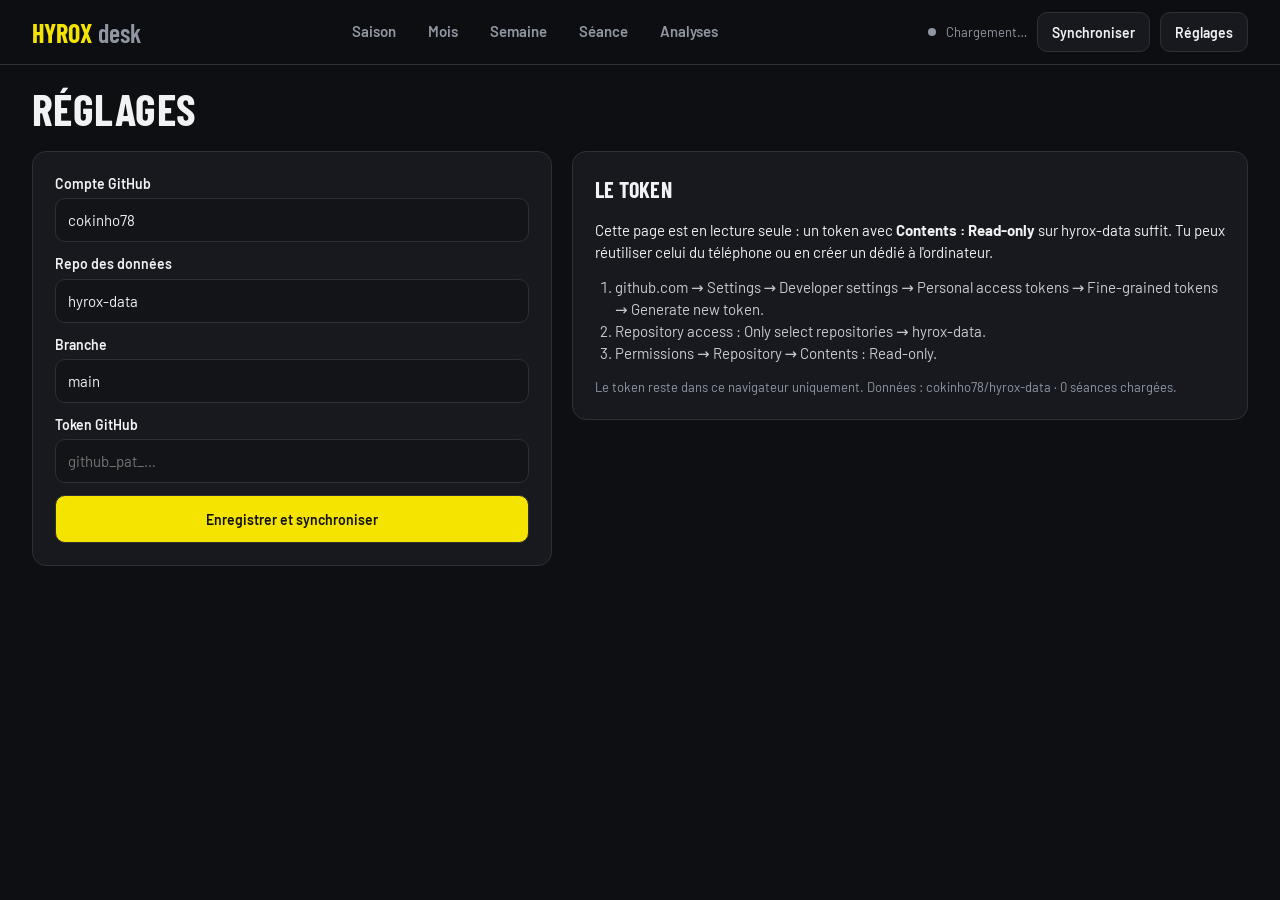
==== desktop.html @ 2b7d1011 "Vue ordinateur desktop.html (lecture seule) : saison, mois, semaine, séance, analyses Même store.js " ====
<!doctype html>
<html lang="fr">
<head>
  <meta charset="utf-8">
  <meta name="viewport" content="width=device-width, initial-scale=1">
  <title>Hyrox Desk</title>
  <meta name="description" content="Vue ordinateur : saison, mois, semaine, séance et analyses.">
  <meta name="theme-color" content="#0e0f12">
  <link rel="icon" href="icons/icon-192.png">
  <link rel="preconnect" href="https://fonts.googleapis.com">
  <link rel="preconnect" href="https://fonts.gstatic.com" crossorigin>
  <link href="https://fonts.googleapis.com/css2?family=Barlow+Condensed:wght@500;600;700&family=Barlow:wght@400;500;600;700&display=swap" rel="stylesheet">
  <link rel="stylesheet" href="desktop.css">
  <script type="module" src="js/desktop.js"></script>
</head>
<body>
  <header class="dtop">
    <a href="#/saison" class="dlogo">HYROX<span>desk</span></a>
    <nav id="dnav" class="dnav" aria-label="Niveaux"></nav>
    <div class="dsync">
      <span id="dsync-dot" class="dot" aria-hidden="true"></span>
      <span id="dsync-txt">Chargement…</span>
      <button id="drefresh" class="dbtn ghost" type="button">Synchroniser</button>
      <a href="#/reglages" class="dbtn ghost">Réglages</a>
    </div>
  </header>
  <main id="dview" class="dmain"></main>
</body>
</html>
---- desktop.css ----
/* Vue ordinateur (desktop.html). Mêmes couleurs et polices que l'app mobile. */
:root {
  --bg: #0e0f12;
  --surface: #17191e;
  --surface2: #23262d;
  --sunken: #121418;
  --line: #2c3038;
  --text: #f1f2f4;
  --soft: #c9ccd3;
  --muted: #9097a3;
  --accent: #f5e400;
  --accent2: #4fd1c5;
  --violet: #a78bfa;
  --orange: #ff9f5a;
  --grey: #7d8592;
  --warn: #ffb547;
  --danger: #ff6b6b;
  --ok: #57d68d;
  --radius: 14px;
  color-scheme: dark;
}

* { box-sizing: border-box; }
html, body { margin: 0; background: var(--bg); color: var(--text); }
body { font: 15px/1.45 "Barlow", system-ui, -apple-system, sans-serif; min-height: 100vh; }
a { color: inherit; text-decoration: none; }
a:hover { color: var(--accent); }
h1, h2, h3, .cond {
  font-family: "Barlow Condensed", "Barlow", sans-serif;
  text-transform: uppercase; letter-spacing: 0.01em; margin: 0;
}
h1 { font-size: 44px; line-height: 1; }
h2 { font-size: 22px; }
.lbl { font-size: 12px; text-transform: uppercase; letter-spacing: 0.08em; color: var(--muted); font-weight: 600; }
.muted { color: var(--muted); }
.small { font-size: 13px; }
.xs { font-size: 12px; }

/* ---- en-tête */
.dtop {
  position: sticky; top: 0; z-index: 10;
  display: flex; flex-wrap: wrap; gap: 10px 24px; align-items: center; justify-content: space-between;
  padding: 10px 32px; background: rgba(14, 15, 18, 0.94); backdrop-filter: blur(10px);
  border-bottom: 1px solid var(--line);
}
.dlogo { font: 700 26px "Barlow Condensed", sans-serif; color: var(--accent); }
.dlogo span { color: var(--muted); font-weight: 600; margin-left: 6px; }
.dnav { display: flex; flex-wrap: wrap; gap: 4px; }
.dnav a {
  min-height: 44px; padding: 0 14px; border-radius: 10px; color: var(--muted); font-weight: 600;
  display: inline-flex; align-items: center;
}
.dnav a:hover { color: var(--text); background: var(--surface2); }
.dnav a.on { color: #111; background: var(--accent); }
.dsync { display: flex; align-items: center; gap: 10px; color: var(--muted); font-size: 13px; flex-wrap: wrap; }
.dot { width: 8px; height: 8px; border-radius: 50%; background: var(--muted); }
.dot.ok { background: var(--ok); }
.dot.err { background: var(--danger); }
.dbtn {
  min-height: 40px; padding: 0 14px; border-radius: 10px; border: 1px solid var(--line);
  background: var(--accent); color: #111; font: 600 14px "Barlow", sans-serif; cursor: pointer;
  display: inline-flex; align-items: center;
}
.dbtn.ghost { background: var(--surface); color: var(--text); }
.dbtn.ghost:hover { border-color: var(--accent); color: var(--text); }

/* ---- mise en page */
.dmain { max-width: 1440px; margin: 0 auto; padding: 22px 32px 64px; display: flex; flex-direction: column; gap: 20px; }
.crumb { font-size: 13px; color: var(--muted); }
.crumb a { color: var(--muted); text-decoration: underline; text-underline-offset: 3px; }
.titlebar { display: flex; flex-wrap: wrap; gap: 12px; align-items: center; }
.arrow {
  width: 44px; height: 44px; border-radius: 10px; background: var(--surface); border: 1px solid var(--line);
  display: inline-flex; align-items: center; justify-content: center; font-size: 20px;
}
.arrow:hover { border-color: var(--accent); }
.sub { color: var(--muted); }
.row { display: flex; flex-wrap: wrap; gap: 20px; align-items: flex-start; }
.grow2 { flex: 2 1 560px; min-width: 0; }
.grow1 { flex: 1 1 320px; min-width: 0; }
.wide { flex: 999 1 760px; min-width: 0; }
.grid-auto { display: grid; grid-template-columns: repeat(auto-fit, minmax(var(--min, 280px), 1fr)); gap: 16px; }
.scroll-x { overflow-x: auto; }
.card { background: var(--surface); border: 1px solid var(--line); border-radius: var(--radius); padding: 22px; display: flex; flex-direction: column; gap: 14px; min-width: 0; }
.card.tight { padding: 16px; gap: 6px; }
.card.hl { background: rgba(245, 228, 0, 0.06); border-color: rgba(245, 228, 0, 0.35); }
.card-h { display: flex; justify-content: space-between; align-items: baseline; gap: 10px; flex-wrap: wrap; }
.kpi { font: 700 34px/1 "Barlow Condensed", sans-serif; }
.kpi.big { font-size: 120px; line-height: 0.85; color: var(--accent); }
.pill { padding: 5px 12px; border-radius: 999px; background: var(--surface2); font-weight: 600; font-size: 14px; }
.pill.acc { background: rgba(245, 228, 0, 0.14); color: var(--accent); }
.tag { font-size: 11px; font-weight: 700; text-transform: uppercase; letter-spacing: 0.06em; padding: 3px 8px; border-radius: 6px; }
.sw { display: inline-block; width: 10px; height: 10px; border-radius: 2px; flex: none; }
.legend { display: flex; flex-wrap: wrap; gap: 8px 14px; font-size: 13px; color: var(--muted); }
.legend span { display: inline-flex; align-items: center; gap: 6px; }
.line { display: flex; justify-content: space-between; gap: 12px; padding-top: 12px; border-top: 1px solid var(--line); }
.line > div { display: flex; flex-direction: column; min-width: 0; }
.line .r { align-items: flex-end; text-align: right; }
.list-item { display: flex; justify-content: space-between; gap: 12px; padding: 10px 12px; border-radius: 10px; background: var(--surface2); font-size: 14px; }
a.list-item:hover { color: var(--text); outline: 1px solid var(--accent); }
.empty { color: var(--muted); padding: 12px 0; }

/* ---- frise de saison */
.frise { position: relative; min-width: 980px; height: 160px; }
.frise .race { position: absolute; top: 0; transform: translateX(-50%); display: flex; flex-direction: column; align-items: center; gap: 2px; white-space: nowrap; }
.frise .race b { font: 700 15px "Barlow Condensed", sans-serif; text-transform: uppercase; }
.frise .race i { font-style: normal; font-size: 12px; color: var(--muted); }
.frise .race s { display: block; width: 2px; height: 12px; background: currentColor; }
.frise .bar { position: absolute; left: 0; right: 0; top: 58px; height: 40px; border-radius: 8px; background: var(--sunken); }
.frise .seg { position: absolute; top: 0; bottom: 0; border-radius: 6px; font-size: 12px; font-weight: 600; padding: 0 6px; display: flex; align-items: center; overflow: hidden; white-space: nowrap; }
.frise .weeks { position: absolute; left: 0; right: 0; top: 102px; height: 8px; }
.frise .wk { position: absolute; top: 0; height: 8px; border-radius: 3px; }
.frise .today { position: absolute; top: 50px; height: 64px; width: 2px; background: var(--text); }
.frise .today-l { position: absolute; top: 116px; transform: translateX(-50%); font-size: 12px; font-weight: 700; white-space: nowrap; }
.frise .month { position: absolute; top: 138px; font-size: 12px; color: var(--muted); border-left: 1px solid var(--line); padding-left: 6px; }

/* ---- barres */
.vbars { display: flex; gap: 8px; min-width: 760px; }
.vbars .axis { display: flex; flex-direction: column; justify-content: space-between; height: 200px; font-size: 11px; color: var(--muted); text-align: right; width: 28px; }
.vbars .plot { flex: 1; display: flex; flex-direction: column; gap: 6px; }
.vbars .cols { height: 200px; display: flex; align-items: flex-end; gap: 5px; border-bottom: 1px solid var(--line); }
.vbars .col { flex: 1; display: flex; flex-direction: column-reverse; gap: 1px; height: 200px; }
.vbars .col:hover { background: rgba(255, 255, 255, 0.03); }
.vbars .col div { border-radius: 2px; }
.vbars .labels { display: flex; gap: 5px; }
.vbars .labels span { flex: 1; text-align: center; font-size: 10px; color: var(--muted); }
.vbars .labels span.on { color: var(--text); font-weight: 700; }
.split { display: flex; height: 14px; border-radius: 7px; overflow: hidden; gap: 1px; background: var(--surface2); }
.meter { position: relative; height: 8px; border-radius: 4px; background: var(--surface2); }
.meter > div { height: 8px; border-radius: 4px; }
.meter > i { position: absolute; top: -4px; width: 2px; height: 16px; background: var(--text); }
.simple-bars { display: flex; align-items: flex-end; gap: 10px; height: 190px; border-bottom: 1px solid var(--line); }
.simple-bars > div { flex: 1; height: 100%; display: flex; flex-direction: column; align-items: center; justify-content: flex-end; gap: 4px; min-width: 0; }
.simple-bars b { font-size: 12px; }
.simple-bars i { width: 100%; max-width: 56px; border-radius: 4px 4px 0 0; display: block; }
.simple-labels { display: flex; gap: 10px; }
.simple-labels > span { flex: 1; text-align: center; font-size: 11px; color: var(--muted); min-width: 0; }
.simple-labels > span b { display: block; color: var(--text); font-weight: 600; }

/* ---- calendrier mensuel */
.toggles { display: flex; flex-wrap: wrap; gap: 8px; }
.toggle { min-height: 44px; padding: 0 16px; border-radius: 10px; border: 1px solid var(--line); background: var(--surface); color: var(--muted); font: 600 14px "Barlow", sans-serif; cursor: pointer; }
.toggle[aria-pressed="true"] { border-color: var(--accent); background: rgba(245, 228, 0, 0.12); color: var(--accent); }
.cal { min-width: 940px; display: grid; grid-template-columns: 124px repeat(7, minmax(0, 1fr)); gap: 6px; }
.cal .head { padding: 0 8px 4px; }
.cal .wk { background: var(--surface); border: 1px solid var(--line); border-radius: 10px; padding: 12px; display: flex; flex-direction: column; gap: 4px; min-height: 150px; }
.cal .wk:hover { border-color: var(--accent); color: var(--text); }
.cal .wk .code { font: 700 20px/1.05 "Barlow Condensed", sans-serif; text-transform: uppercase; }
.cal .wk .go { margin-top: auto; font-size: 12px; color: var(--accent); }
.day { background: var(--surface); border: 1px solid var(--line); border-radius: 10px; padding: 8px; display: flex; flex-direction: column; gap: 5px; min-height: 150px; min-width: 0; }
.day.out { opacity: 0.5; }
.day.today { border-color: var(--accent); background: rgba(245, 228, 0, 0.06); }
.day .num { display: flex; justify-content: space-between; align-items: center; font-size: 13px; font-weight: 700; }
.day.today .num > span:first-child { color: var(--accent); }
.flag { font-size: 11px; font-weight: 700; color: #111; background: var(--warn); border-radius: 4px; padding: 0 5px; }
.chip { display: flex; flex-direction: column; gap: 1px; padding: 5px 7px; border-radius: 7px; background: var(--surface2); border: 1px solid var(--surface2); min-width: 0; }
.chip:hover { border-color: var(--accent); color: var(--text); }
.chip.plan { background: transparent; border: 1px dashed #4a505c; }
.chip.race { background: rgba(245, 228, 0, 0.16); border-color: var(--accent); }
.chip .t { display: flex; align-items: center; gap: 6px; font-size: 12px; font-weight: 600; line-height: 1.2; }
.chip .t span:last-child { overflow: hidden; text-overflow: ellipsis; white-space: nowrap; }
.chip.saute .t { text-decoration: line-through; color: var(--muted); }
.chip .m { font-size: 11px; color: var(--muted); padding-left: 14px; }
.day .foot { margin-top: auto; display: flex; flex-direction: column; gap: 3px; font-size: 11px; }
.day .foot > div { display: flex; justify-content: space-between; gap: 6px; }

/* ---- matrice semaine */
.wgrid { min-width: 1080px; display: grid; grid-template-columns: 116px repeat(7, minmax(0, 1fr)); gap: 6px; }
.wgrid > .lbl { padding-top: 10px; }
.cell { background: var(--surface); border-radius: 10px; padding: 10px; font-size: 14px; display: flex; flex-direction: column; gap: 6px; min-width: 0; }
.cell.note { font-size: 13px; color: var(--soft); }
.cell.note p { margin: 0; display: -webkit-box; -webkit-line-clamp: 6; -webkit-box-orient: vertical; overflow: hidden; }
.cell.pain-bad { background: rgba(255, 181, 71, 0.14); color: var(--warn); font-size: 13px; }
.cell.pain-ok { background: rgba(87, 214, 141, 0.10); color: var(--ok); font-size: 13px; }
.scard { background: var(--surface); border: 1px solid var(--line); border-radius: 10px; padding: 10px; display: flex; flex-direction: column; gap: 6px; min-height: 100px; }
.scard:hover { border-color: var(--accent); color: var(--text); }
.scard.plan { border-style: dashed; }
.scard .ty { display: flex; align-items: center; gap: 6px; font-size: 11px; font-weight: 700; text-transform: uppercase; letter-spacing: 0.06em; }
.scard .ti { font-weight: 700; line-height: 1.2; }
.scard .ft { margin-top: auto; display: flex; justify-content: space-between; font-size: 12px; gap: 6px; }
.bullets { display: flex; flex-direction: column; gap: 10px; }
.bullets > div { display: flex; gap: 12px; align-items: flex-start; }
.bullets > div > i { flex: none; margin-top: 7px; width: 8px; height: 8px; border-radius: 50%; }

/* ---- tableaux */
table { border-collapse: collapse; width: 100%; }
th { font-size: 12px; text-transform: uppercase; letter-spacing: 0.06em; color: var(--muted); font-weight: 600; text-align: left; padding: 8px 10px; border-bottom: 1px solid var(--line); white-space: nowrap; }
td { padding: 8px 10px; border-bottom: 1px solid var(--surface2); font-size: 14px; vertical-align: middle; }
.exo { background: var(--sunken); border: 1px solid var(--surface2); border-radius: 10px; padding: 14px; display: flex; flex-direction: column; gap: 8px; min-width: 0; }
.chart svg { display: block; width: 100%; height: 130px; }
select.dsel { min-height: 40px; border-radius: 10px; border: 1px solid var(--line); background: var(--surface); color: var(--text); font: 500 14px "Barlow", sans-serif; padding: 0 10px; }

/* ---- réglages */
.form { display: flex; flex-direction: column; gap: 12px; max-width: 520px; }
.form label { display: flex; flex-direction: column; gap: 4px; font-weight: 600; font-size: 14px; }
.form input { min-height: 44px; border-radius: 10px; border: 1px solid var(--line); background: var(--sunken); color: var(--text); font: 15px "Barlow", sans-serif; padding: 0 12px; }
.alert { padding: 12px 16px; border-radius: 10px; background: #3a1d1d; color: var(--danger); }

@media (max-width: 720px) {
  .dtop, .dmain { padding-left: 16px; padding-right: 16px; }
  h1 { font-size: 32px; }
  .kpi.big { font-size: 72px; }
}
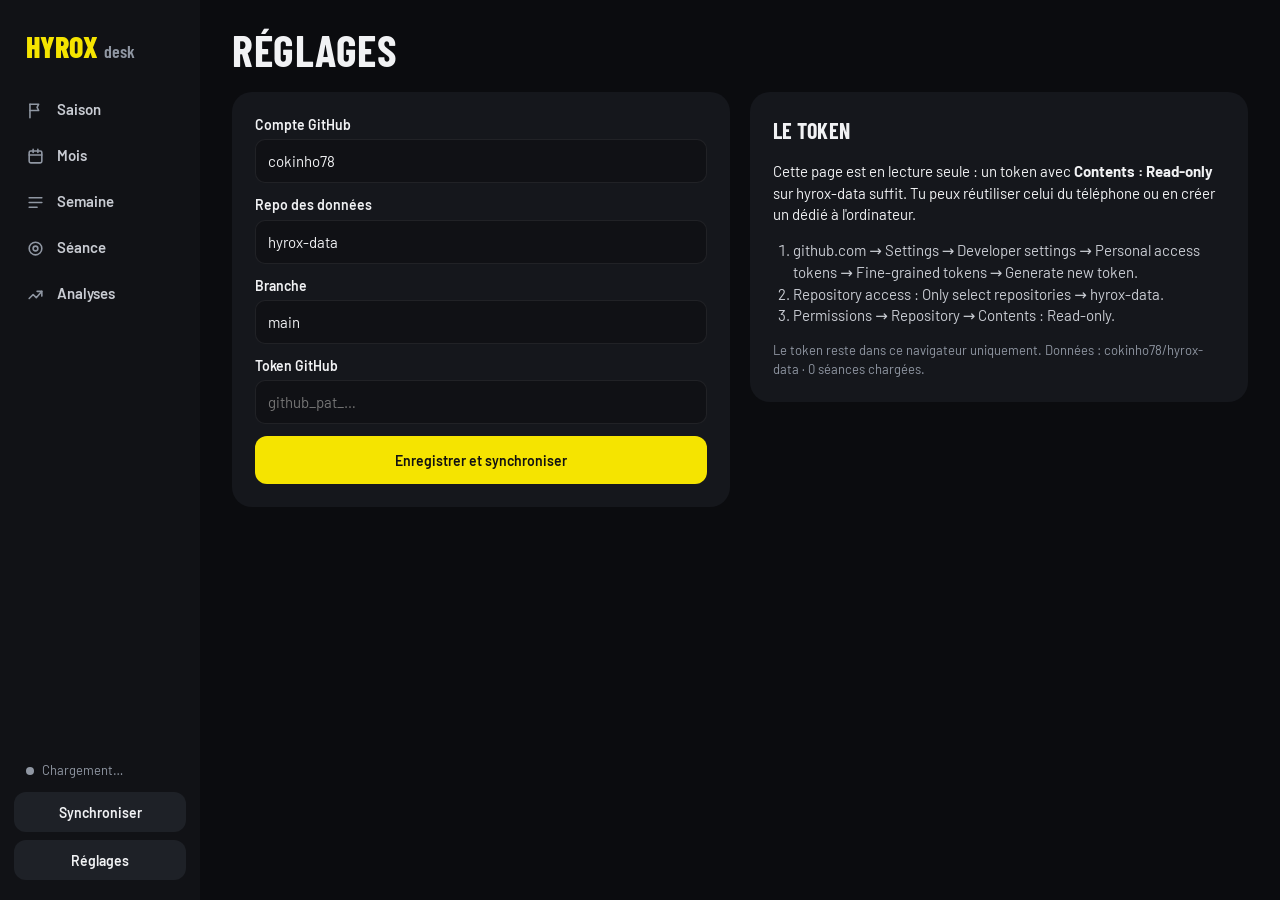
==== commit 72e1a2c9: "v3.0 : nouveau design (direction A), app mobile et vue ordinateur - Couleurs plus profondes, cartes " ====
--- a/desktop.html
+++ b/desktop.html
@@ -5,25 +5,26 @@
   <meta name="viewport" content="width=device-width, initial-scale=1">
   <title>Hyrox Desk</title>
   <meta name="description" content="Vue ordinateur : saison, mois, semaine, séance et analyses.">
-  <meta name="theme-color" content="#0e0f12">
+  <meta name="theme-color" content="#0b0c0f">
   <link rel="icon" href="icons/icon-192.png">
   <link rel="preconnect" href="https://fonts.googleapis.com">
   <link rel="preconnect" href="https://fonts.gstatic.com" crossorigin>
-  <link href="https://fonts.googleapis.com/css2?family=Barlow+Condensed:wght@500;600;700&family=Barlow:wght@400;500;600;700&display=swap" rel="stylesheet">
+  <link href="https://fonts.googleapis.com/css2?family=Barlow+Condensed:wght@500;600;700;800&family=Barlow:wght@400;500;600;700&display=swap" rel="stylesheet">
   <link rel="stylesheet" href="desktop.css">
   <script type="module" src="js/desktop.js"></script>
 </head>
 <body>
-  <header class="dtop">
-    <a href="#/saison" class="dlogo">HYROX<span>desk</span></a>
-    <nav id="dnav" class="dnav" aria-label="Niveaux"></nav>
-    <div class="dsync">
-      <span id="dsync-dot" class="dot" aria-hidden="true"></span>
-      <span id="dsync-txt">Chargement…</span>
-      <button id="drefresh" class="dbtn ghost" type="button">Synchroniser</button>
-      <a href="#/reglages" class="dbtn ghost">Réglages</a>
-    </div>
-  </header>
-  <main id="dview" class="dmain"></main>
+  <div class="dshell">
+    <aside class="dside">
+      <a href="#/saison" class="dlogo">HYROX<span>desk</span></a>
+      <nav id="dnav" class="dnav" aria-label="Niveaux"></nav>
+      <div class="dside-foot">
+        <div class="dsync"><span id="dsync-dot" class="dot" aria-hidden="true"></span><span id="dsync-txt">Chargement…</span></div>
+        <button id="drefresh" class="dbtn ghost" type="button">Synchroniser</button>
+        <a href="#/reglages" class="dbtn ghost">Réglages</a>
+      </div>
+    </aside>
+    <main id="dview" class="dmain"></main>
+  </div>
 </body>
 </html>
--- a/desktop.css
+++ b/desktop.css
@@ -1,10 +1,11 @@
 /* Vue ordinateur (desktop.html). Mêmes couleurs et polices que l'app mobile. */
 :root {
-  --bg: #0e0f12;
-  --surface: #17191e;
-  --surface2: #23262d;
-  --sunken: #121418;
-  --line: #2c3038;
+  --bg: #0b0c0f;
+  --surface: #15171c;
+  --surface2: #1e2127;
+  --sunken: #101115;
+  --side: #111216;
+  --line: rgba(255, 255, 255, 0.07);
   --text: #f1f2f4;
   --soft: #c9ccd3;
   --muted: #9097a3;
@@ -16,7 +17,7 @@
   --warn: #ffb547;
   --danger: #ff6b6b;
   --ok: #57d68d;
-  --radius: 14px;
+  --radius: 20px;
   color-scheme: dark;
 }
 
@@ -36,41 +37,45 @@
 .small { font-size: 13px; }
 .xs { font-size: 12px; }
 
-/* ---- en-tête */
-.dtop {
-  position: sticky; top: 0; z-index: 10;
-  display: flex; flex-wrap: wrap; gap: 10px 24px; align-items: center; justify-content: space-between;
-  padding: 10px 32px; background: rgba(14, 15, 18, 0.94); backdrop-filter: blur(10px);
-  border-bottom: 1px solid var(--line);
-}
-.dlogo { font: 700 26px "Barlow Condensed", sans-serif; color: var(--accent); }
-.dlogo span { color: var(--muted); font-weight: 600; margin-left: 6px; }
-.dnav { display: flex; flex-wrap: wrap; gap: 4px; }
+/* ---- menu latéral */
+.dshell { display: flex; flex-wrap: wrap; min-height: 100vh; }
+.dside {
+  flex: 1 1 200px; max-width: 232px; box-sizing: border-box;
+  position: sticky; top: 0; height: 100vh; overflow-y: auto;
+  display: flex; flex-direction: column; gap: 24px; padding: 28px 14px 20px; background: var(--side);
+}
+.dlogo { padding: 0 12px; font: 800 30px "Barlow Condensed", sans-serif; color: var(--accent); }
+.dlogo span { color: var(--muted); font-size: 18px; font-weight: 600; margin-left: 6px; text-transform: lowercase; }
+.dnav { display: flex; flex-direction: column; gap: 2px; }
 .dnav a {
-  min-height: 44px; padding: 0 14px; border-radius: 10px; color: var(--muted); font-weight: 600;
-  display: inline-flex; align-items: center;
-}
+  display: flex; align-items: center; gap: 12px; min-height: 44px; padding: 0 12px;
+  border-radius: 12px; color: var(--soft); font-weight: 600;
+}
+.dnav a .ic { color: var(--muted); }
 .dnav a:hover { color: var(--text); background: var(--surface2); }
 .dnav a.on { color: #111; background: var(--accent); }
-.dsync { display: flex; align-items: center; gap: 10px; color: var(--muted); font-size: 13px; flex-wrap: wrap; }
+.dnav a.on .ic { color: #111; }
+.dside-foot { margin-top: auto; display: flex; flex-direction: column; gap: 8px; }
+.dside-foot .dbtn { justify-content: center; }
+.dsync { display: flex; align-items: center; gap: 8px; padding: 0 12px 4px; color: var(--muted); font-size: 13px; }
 .dot { width: 8px; height: 8px; border-radius: 50%; background: var(--muted); }
 .dot.ok { background: var(--ok); }
 .dot.err { background: var(--danger); }
 .dbtn {
-  min-height: 40px; padding: 0 14px; border-radius: 10px; border: 1px solid var(--line);
+  min-height: 40px; padding: 0 14px; border-radius: 12px; border: 1px solid transparent;
   background: var(--accent); color: #111; font: 600 14px "Barlow", sans-serif; cursor: pointer;
   display: inline-flex; align-items: center;
 }
-.dbtn.ghost { background: var(--surface); color: var(--text); }
+.dbtn.ghost { background: var(--surface2); color: var(--text); }
 .dbtn.ghost:hover { border-color: var(--accent); color: var(--text); }
 
 /* ---- mise en page */
-.dmain { max-width: 1440px; margin: 0 auto; padding: 22px 32px 64px; display: flex; flex-direction: column; gap: 20px; }
+.dmain { flex: 999 1 640px; min-width: 0; box-sizing: border-box; padding: 28px 32px 64px; display: flex; flex-direction: column; gap: 20px; }
 .crumb { font-size: 13px; color: var(--muted); }
 .crumb a { color: var(--muted); text-decoration: underline; text-underline-offset: 3px; }
 .titlebar { display: flex; flex-wrap: wrap; gap: 12px; align-items: center; }
 .arrow {
-  width: 44px; height: 44px; border-radius: 10px; background: var(--surface); border: 1px solid var(--line);
+  width: 44px; height: 44px; border-radius: 12px; background: var(--surface); border: 1px solid transparent;
   display: inline-flex; align-items: center; justify-content: center; font-size: 20px;
 }
 .arrow:hover { border-color: var(--accent); }
@@ -81,8 +86,8 @@
 .wide { flex: 999 1 760px; min-width: 0; }
 .grid-auto { display: grid; grid-template-columns: repeat(auto-fit, minmax(var(--min, 280px), 1fr)); gap: 16px; }
 .scroll-x { overflow-x: auto; }
-.card { background: var(--surface); border: 1px solid var(--line); border-radius: var(--radius); padding: 22px; display: flex; flex-direction: column; gap: 14px; min-width: 0; }
-.card.tight { padding: 16px; gap: 6px; }
+.card { background: var(--surface); border: 1px solid transparent; border-radius: var(--radius); padding: 22px; display: flex; flex-direction: column; gap: 14px; min-width: 0; }
+.card.tight { padding: 16px; gap: 6px; border-radius: 18px; }
 .card.hl { background: rgba(245, 228, 0, 0.06); border-color: rgba(245, 228, 0, 0.35); }
 .card-h { display: flex; justify-content: space-between; align-items: baseline; gap: 10px; flex-wrap: wrap; }
 .kpi { font: 700 34px/1 "Barlow Condensed", sans-serif; }
@@ -159,6 +164,8 @@
 .chip.race { background: rgba(245, 228, 0, 0.16); border-color: var(--accent); }
 .chip .t { display: flex; align-items: center; gap: 6px; font-size: 12px; font-weight: 600; line-height: 1.2; }
 .chip .t span:last-child { overflow: hidden; text-overflow: ellipsis; white-space: nowrap; }
+.chip.proj { background: transparent; border: 1px dotted #5b6170; opacity: 0.75; cursor: help; }
+.chip.proj:hover { border-color: #5b6170; color: inherit; }
 .chip.saute .t { text-decoration: line-through; color: var(--muted); }
 .chip .m { font-size: 11px; color: var(--muted); padding-left: 14px; }
 .day .foot { margin-top: auto; display: flex; flex-direction: column; gap: 3px; font-size: 11px; }
@@ -175,6 +182,11 @@
 .scard { background: var(--surface); border: 1px solid var(--line); border-radius: 10px; padding: 10px; display: flex; flex-direction: column; gap: 6px; min-height: 100px; }
 .scard:hover { border-color: var(--accent); color: var(--text); }
 .scard.plan { border-style: dashed; }
+.scard.proj { background: transparent; border-style: dotted; border-color: #5b6170; opacity: 0.8; }
+.scard.proj:hover { border-color: #5b6170; color: inherit; }
+.proj-banner { margin-top: 6px; padding: 10px 14px; border-radius: 10px; border: 1px dotted #5b6170; color: var(--soft); font-size: 14px; }
+.vbars .col.fut { opacity: 0.8; }
+.vbars .labels span.fut { color: #6b7280; }
 .scard .ty { display: flex; align-items: center; gap: 6px; font-size: 11px; font-weight: 700; text-transform: uppercase; letter-spacing: 0.06em; }
 .scard .ti { font-weight: 700; line-height: 1.2; }
 .scard .ft { margin-top: auto; display: flex; justify-content: space-between; font-size: 12px; gap: 6px; }
@@ -196,8 +208,17 @@
 .form input { min-height: 44px; border-radius: 10px; border: 1px solid var(--line); background: var(--sunken); color: var(--text); font: 15px "Barlow", sans-serif; padding: 0 12px; }
 .alert { padding: 12px 16px; border-radius: 10px; background: #3a1d1d; color: var(--danger); }
 
+@media (max-width: 900px) {
+  .dside {
+    position: static; height: auto; max-width: none; flex: 1 1 100%;
+    flex-direction: row; flex-wrap: wrap; align-items: center; gap: 10px 16px; padding: 12px 16px;
+  }
+  .dnav { flex-direction: row; flex-wrap: wrap; }
+  .dside-foot { margin: 0 0 0 auto; flex-direction: row; align-items: center; flex-wrap: wrap; }
+  .dsync { padding: 0; }
+}
 @media (max-width: 720px) {
-  .dtop, .dmain { padding-left: 16px; padding-right: 16px; }
+  .dmain { padding-left: 16px; padding-right: 16px; }
   h1 { font-size: 32px; }
   .kpi.big { font-size: 72px; }
 }
